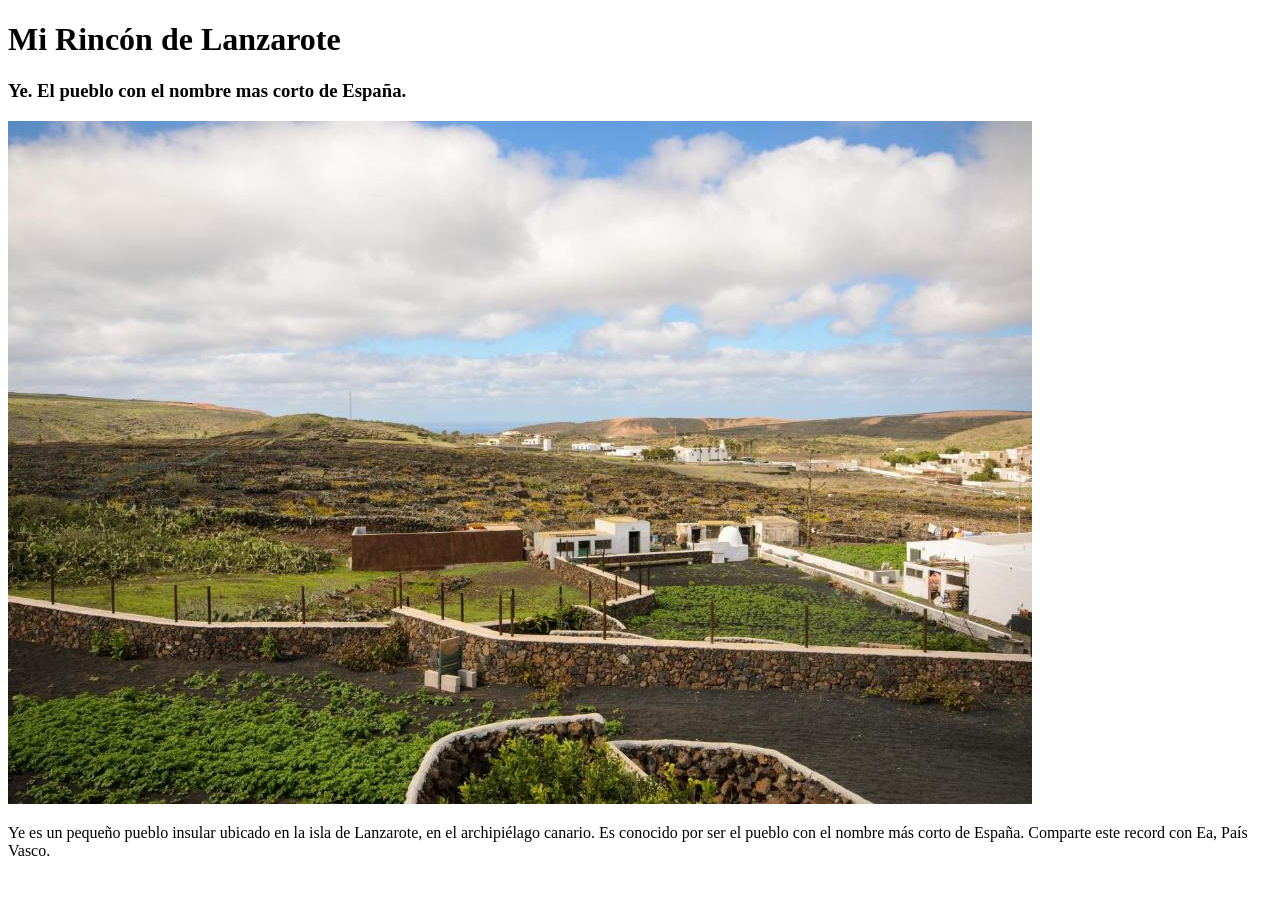
==== mi-rincon/index.html @ 3cc1b118 "Primera vaina" ====
<!DOCTYPE html>
<html lang="en">
<head>
    <meta charset="UTF-8">
    <meta name="viewport" content="width=device-width, initial-scale=1.0">
    <title>mi-rincon-lanzarote</title>
</head>
<body>
    <h1>Mi Rincón de Lanzarote</h1>
    <h3>Ye. El pueblo con el nombre mas corto de España.</h3>
    <img src="imges/Ye.jpg" alt="Pueblo de Ye">
    <p>Ye es un pequeño pueblo insular ubicado en la isla de Lanzarote, en el archipiélago canario. Es conocido por ser el pueblo con el nombre más corto de España. Comparte este record con Ea, País Vasco.</p>
</body>
</html>
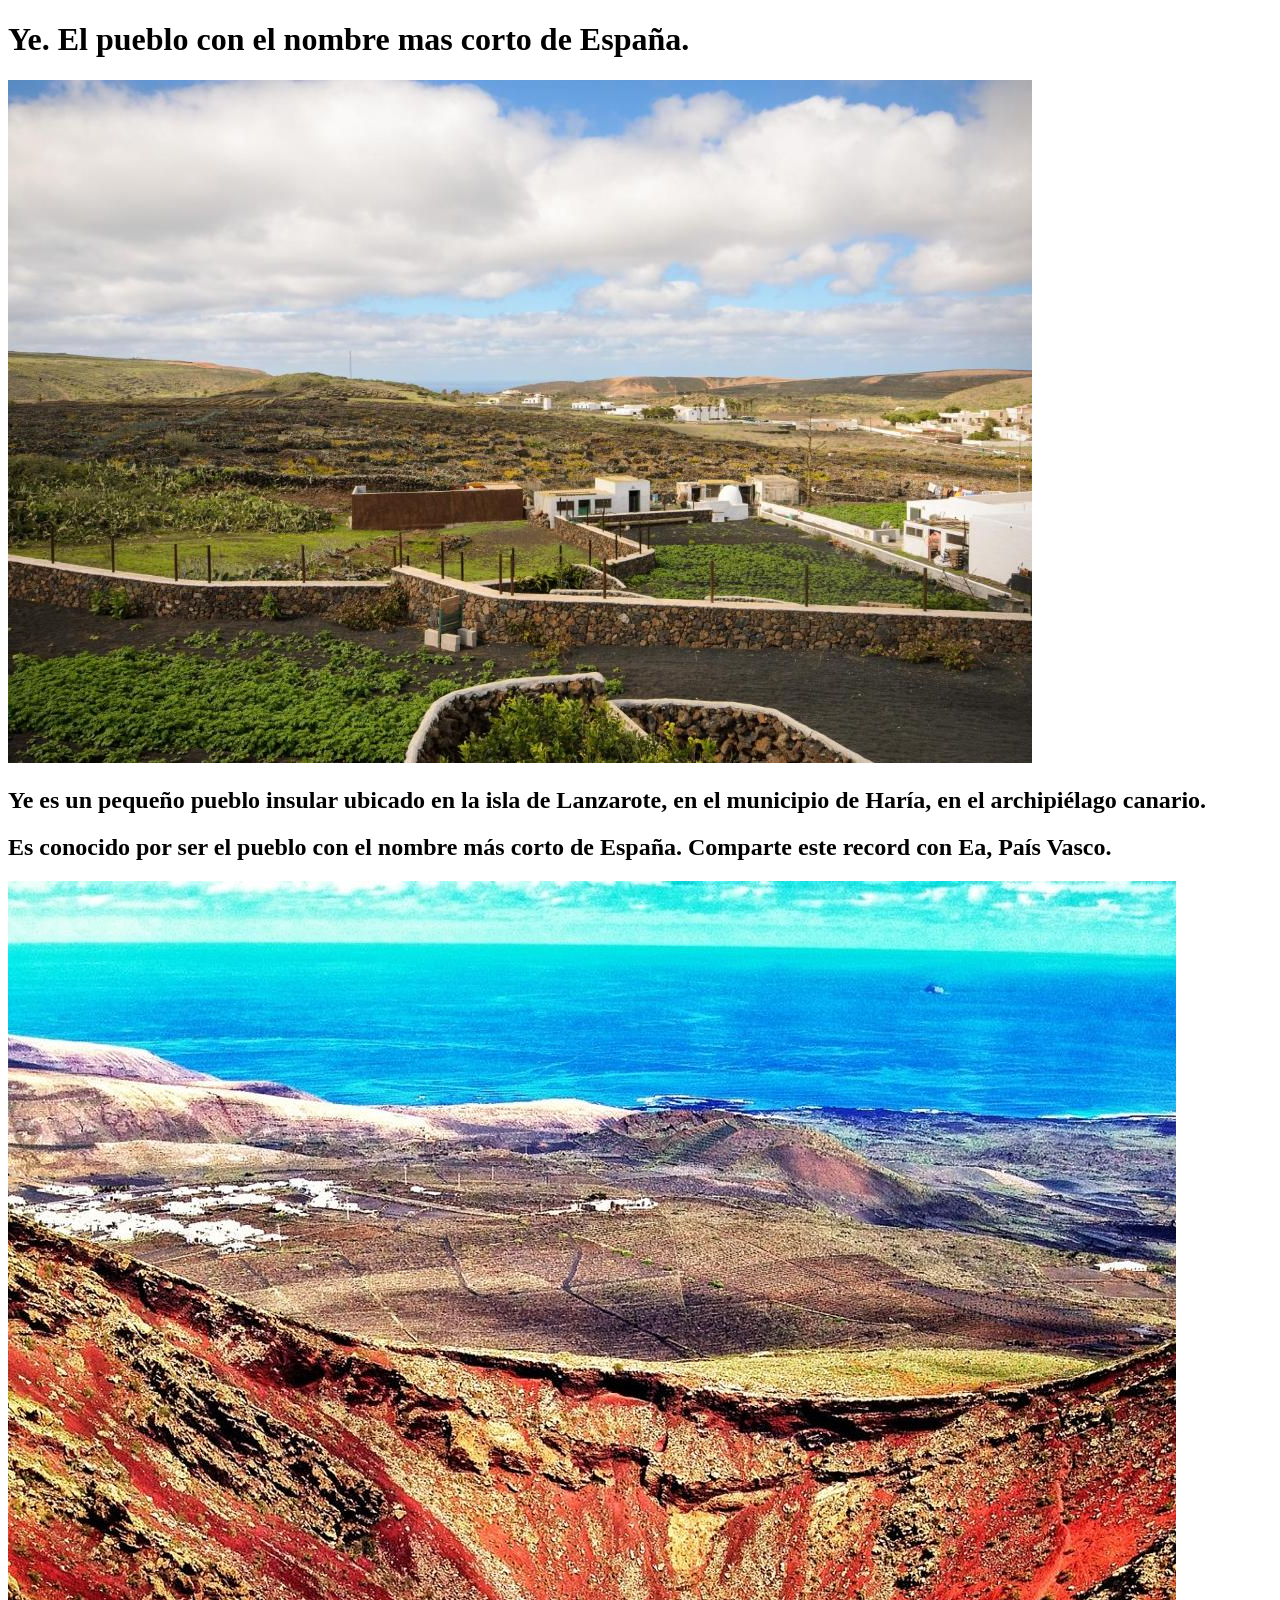
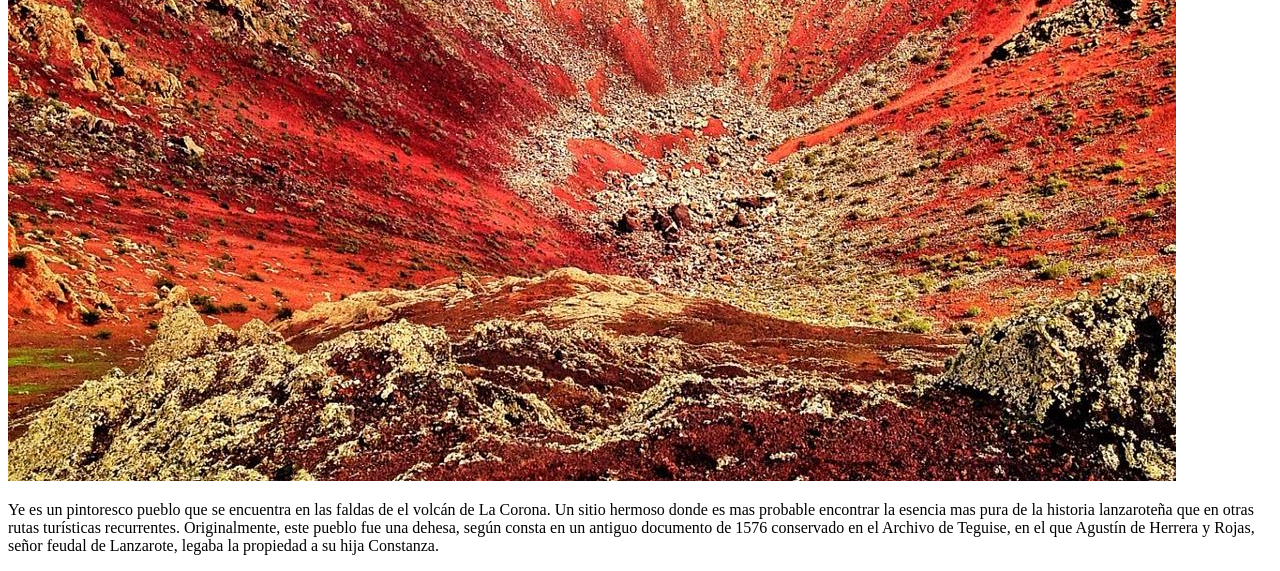
==== commit 7e51d4ff: "algunos cambios" ====
--- a/mi-rincon/index.html
+++ b/mi-rincon/index.html
@@ -6,9 +6,12 @@
     <title>mi-rincon-lanzarote</title>
 </head>
 <body>
-    <h1>Mi Rincón de Lanzarote</h1>
-    <h3>Ye. El pueblo con el nombre mas corto de España.</h3>
+    <h1>Ye. El pueblo con el nombre mas corto de España.</h1>
     <img src="imges/Ye.jpg" alt="Pueblo de Ye">
-    <p>Ye es un pequeño pueblo insular ubicado en la isla de Lanzarote, en el archipiélago canario. Es conocido por ser el pueblo con el nombre más corto de España. Comparte este record con Ea, País Vasco.</p>
+    <h2>Ye es un pequeño pueblo insular ubicado en la isla de Lanzarote, en el municipio de Haría, en el archipiélago canario.</h2>
+    <h2> Es conocido por ser el pueblo con el nombre más corto de España. Comparte este record con Ea, País Vasco.</h2>    
+    <img src="imges/Ye3.jpg" alt="Pueblo de Ye">
+    <p>Ye es un pintoresco pueblo que se encuentra en las faldas de el volcán de La Corona. Un sitio hermoso donde es mas probable encontrar la esencia mas pura de la historia lanzaroteña que en otras rutas turísticas recurrentes. Originalmente, este pueblo fue una dehesa, según consta en un antiguo documento de 1576 conservado en el Archivo de Teguise, en el que Agustín de Herrera y Rojas, señor feudal de Lanzarote, legaba la propiedad a su hija Constanza.</p>
 </body>
+
 </html>
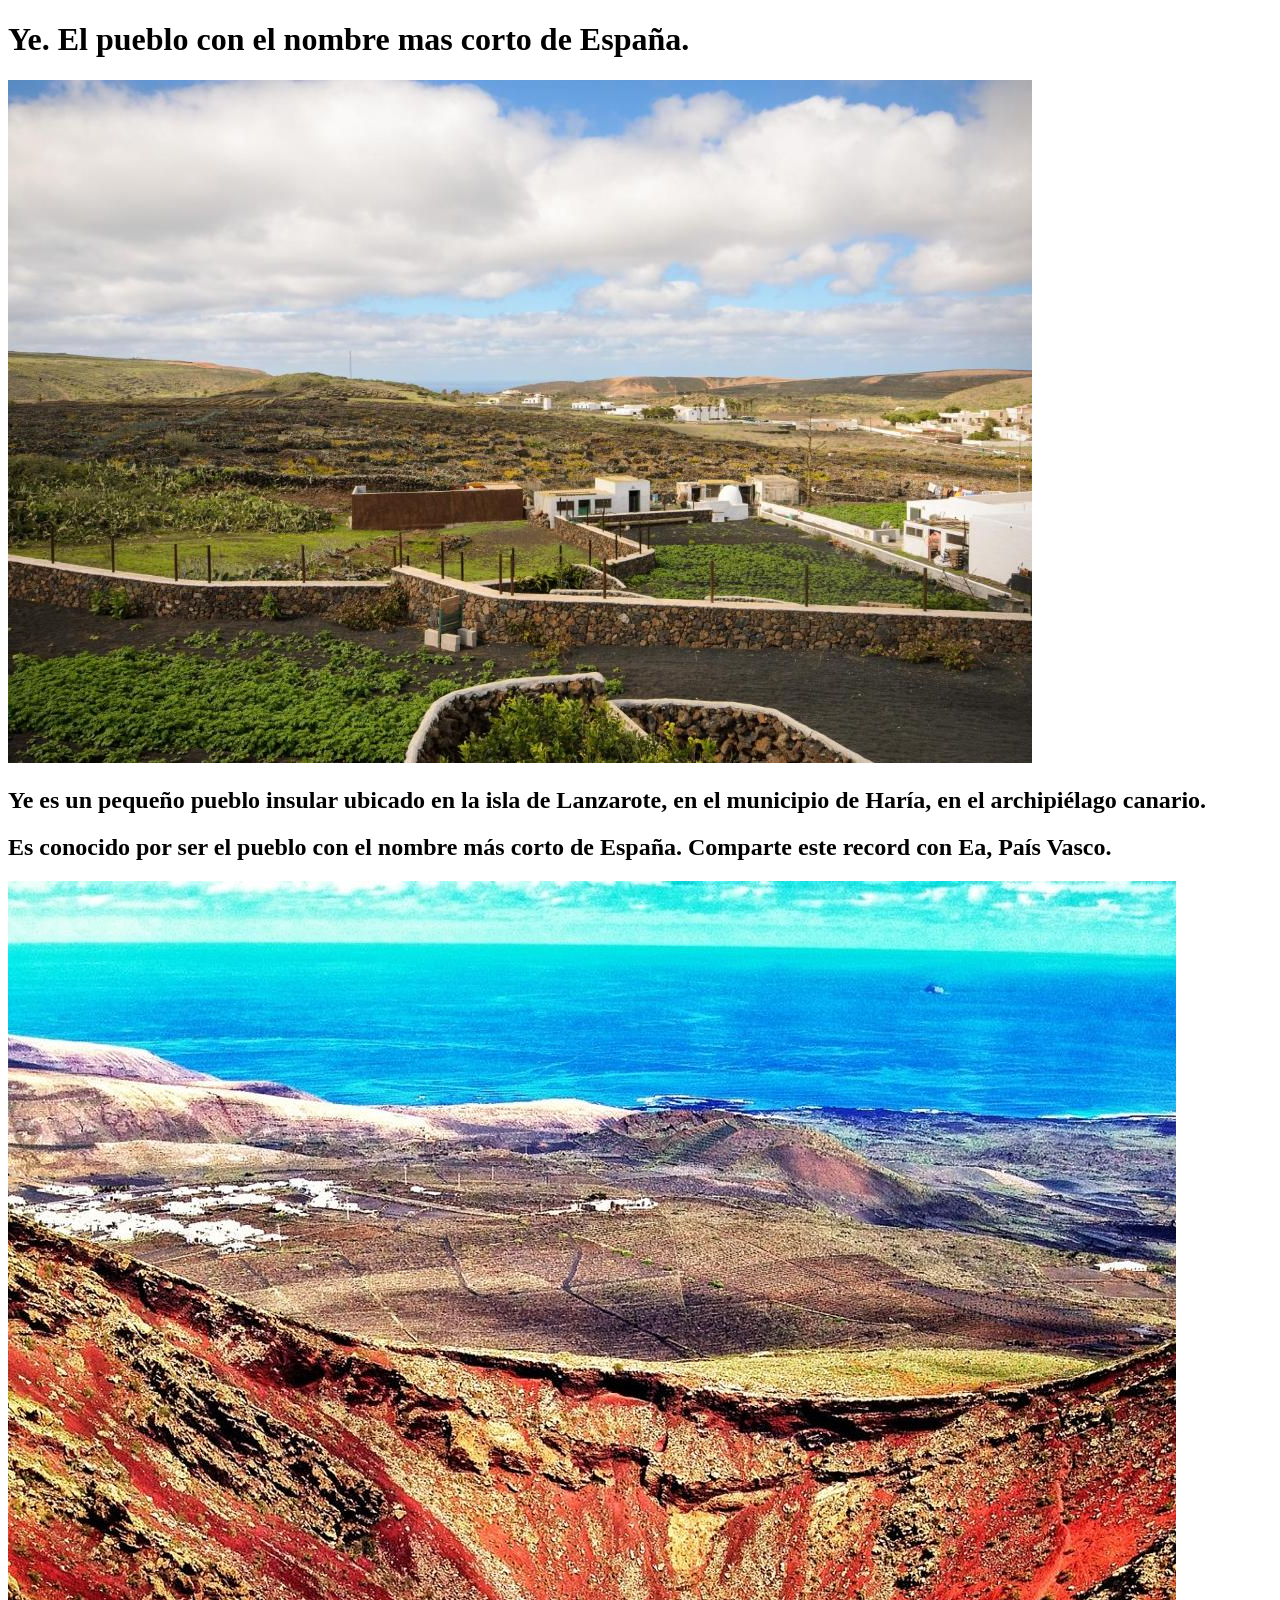
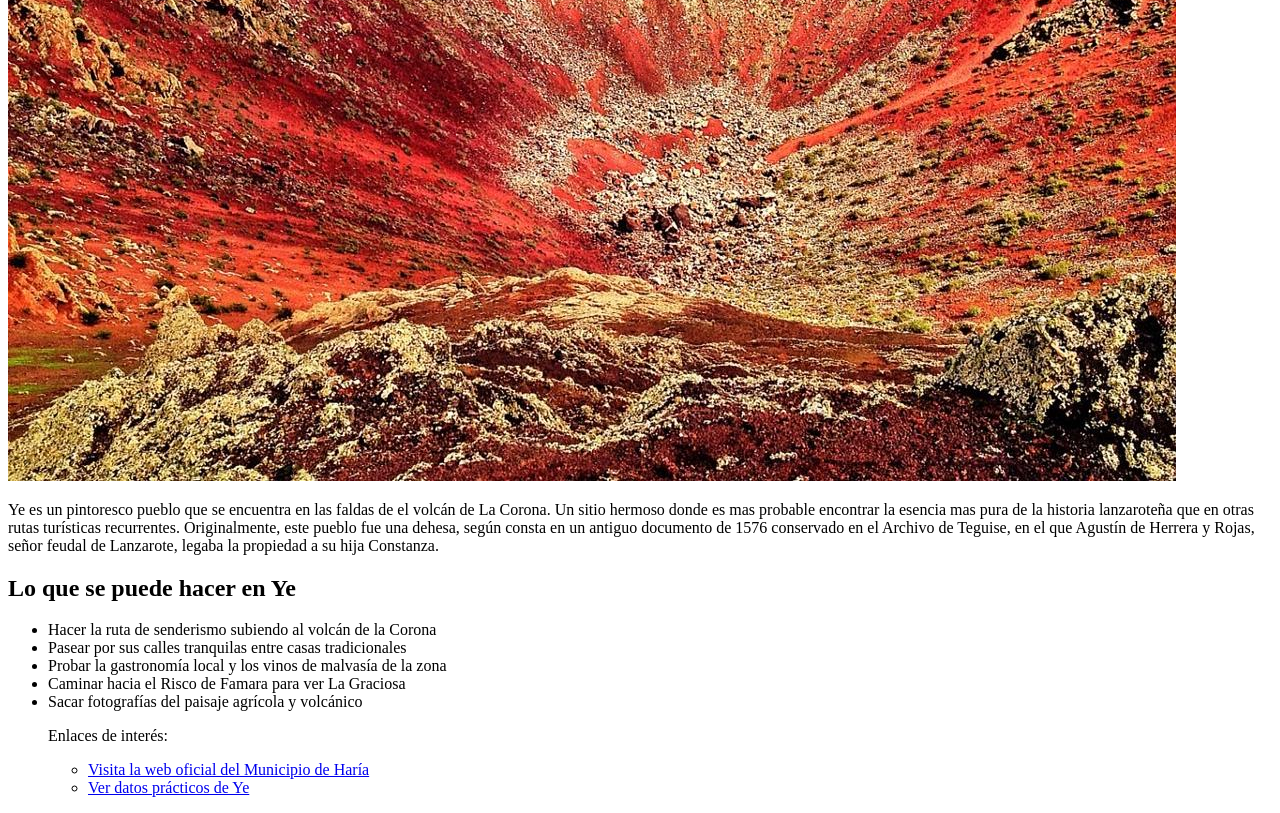
==== commit 01fc6ab3: "cambios" ====
--- a/mi-rincon/index.html
+++ b/mi-rincon/index.html
@@ -13,5 +13,16 @@
     <img src="imges/Ye3.jpg" alt="Pueblo de Ye">
     <p>Ye es un pintoresco pueblo que se encuentra en las faldas de el volcán de La Corona. Un sitio hermoso donde es mas probable encontrar la esencia mas pura de la historia lanzaroteña que en otras rutas turísticas recurrentes. Originalmente, este pueblo fue una dehesa, según consta en un antiguo documento de 1576 conservado en el Archivo de Teguise, en el que Agustín de Herrera y Rojas, señor feudal de Lanzarote, legaba la propiedad a su hija Constanza.</p>
 </body>
+<h2>Lo que se puede hacer en Ye</h2>
+            <ul>
+                <li>Hacer la ruta de senderismo subiendo al volcán de la Corona</li>
+                <li>Pasear por sus calles tranquilas entre casas tradicionales</li>
+                <li>Probar la gastronomía local y los vinos de malvasía de la zona</li>
+                <li>Caminar hacia el Risco de Famara para ver La Graciosa</li>
+                <li>Sacar fotografías del paisaje agrícola y volcánico</li>
+<p>Enlaces de interés:</p>
+        <ul>
+            <li><a href="https://www.ayuntamientodeharia.com" target="_blank">Visita la web oficial del Municipio de Haría</a></li>
+            <li><a href="data.html">Ver datos prácticos de Ye</a></li>
 
 </html>
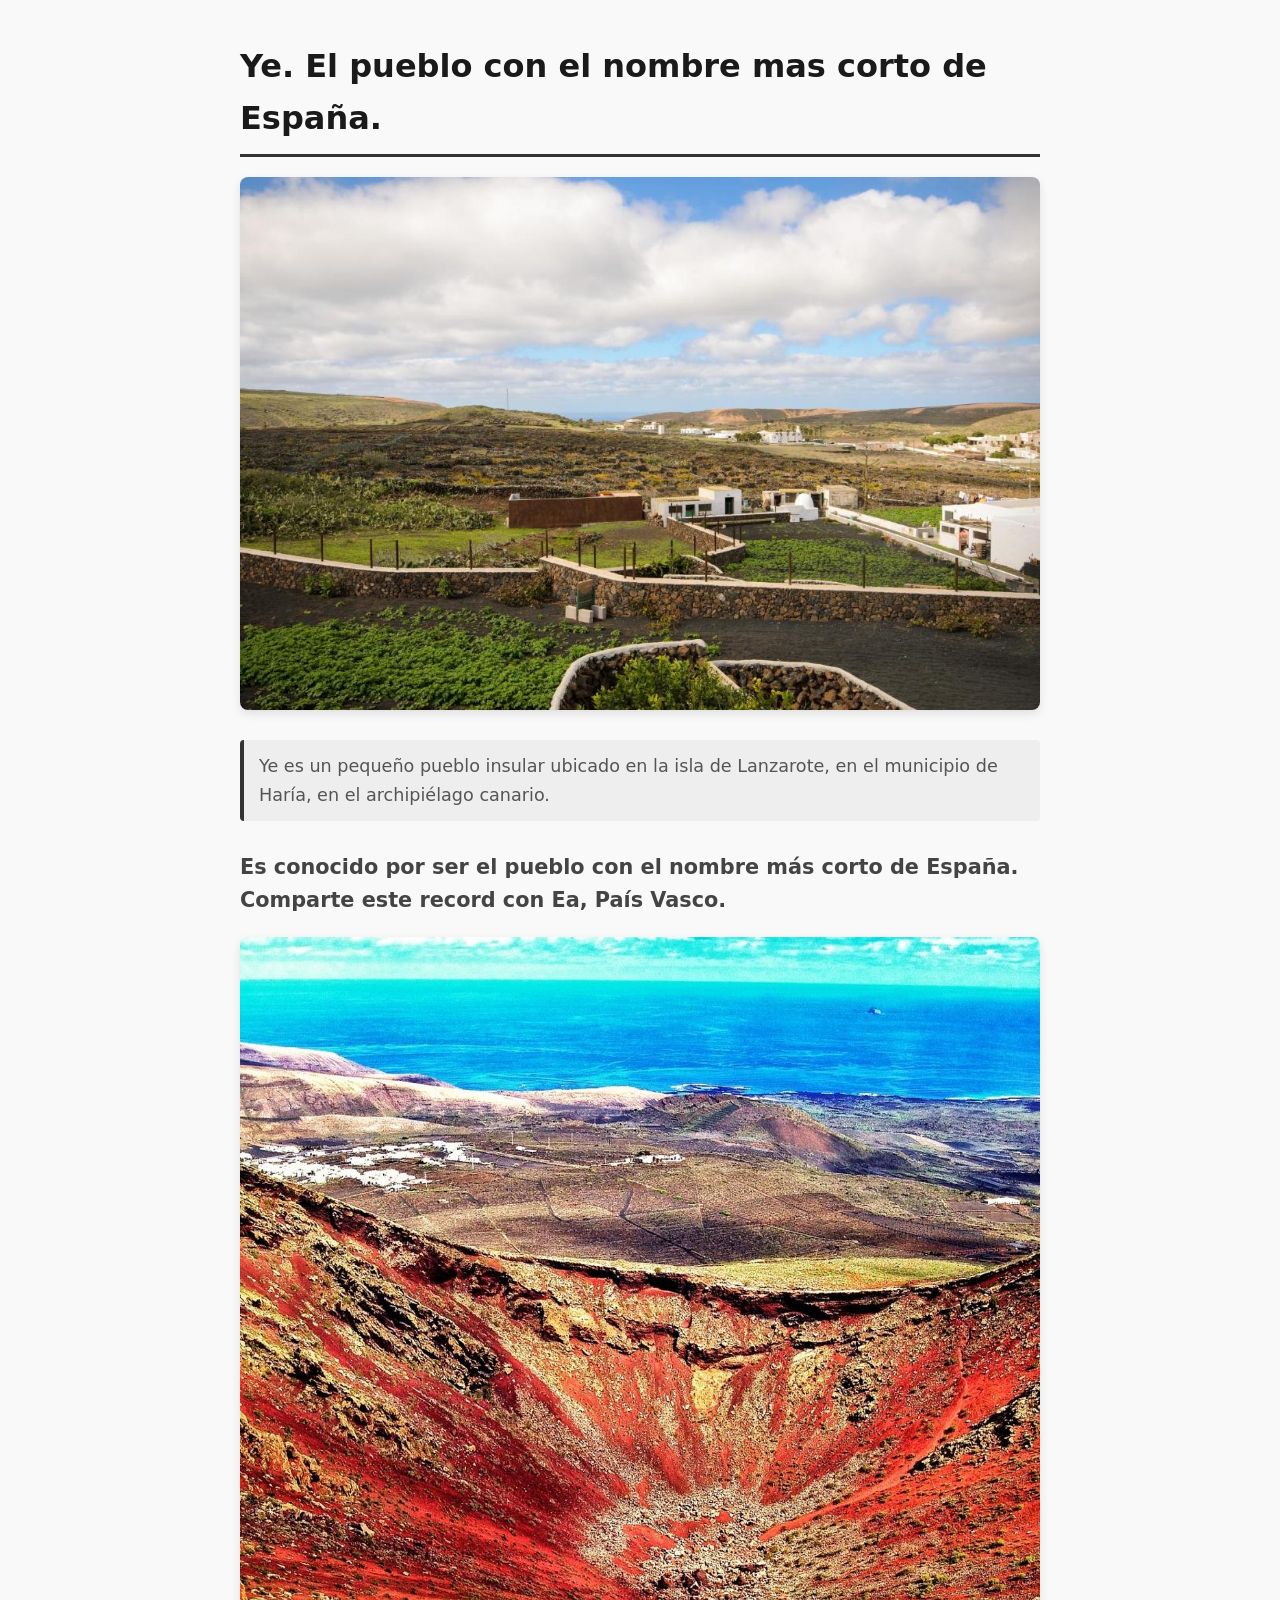
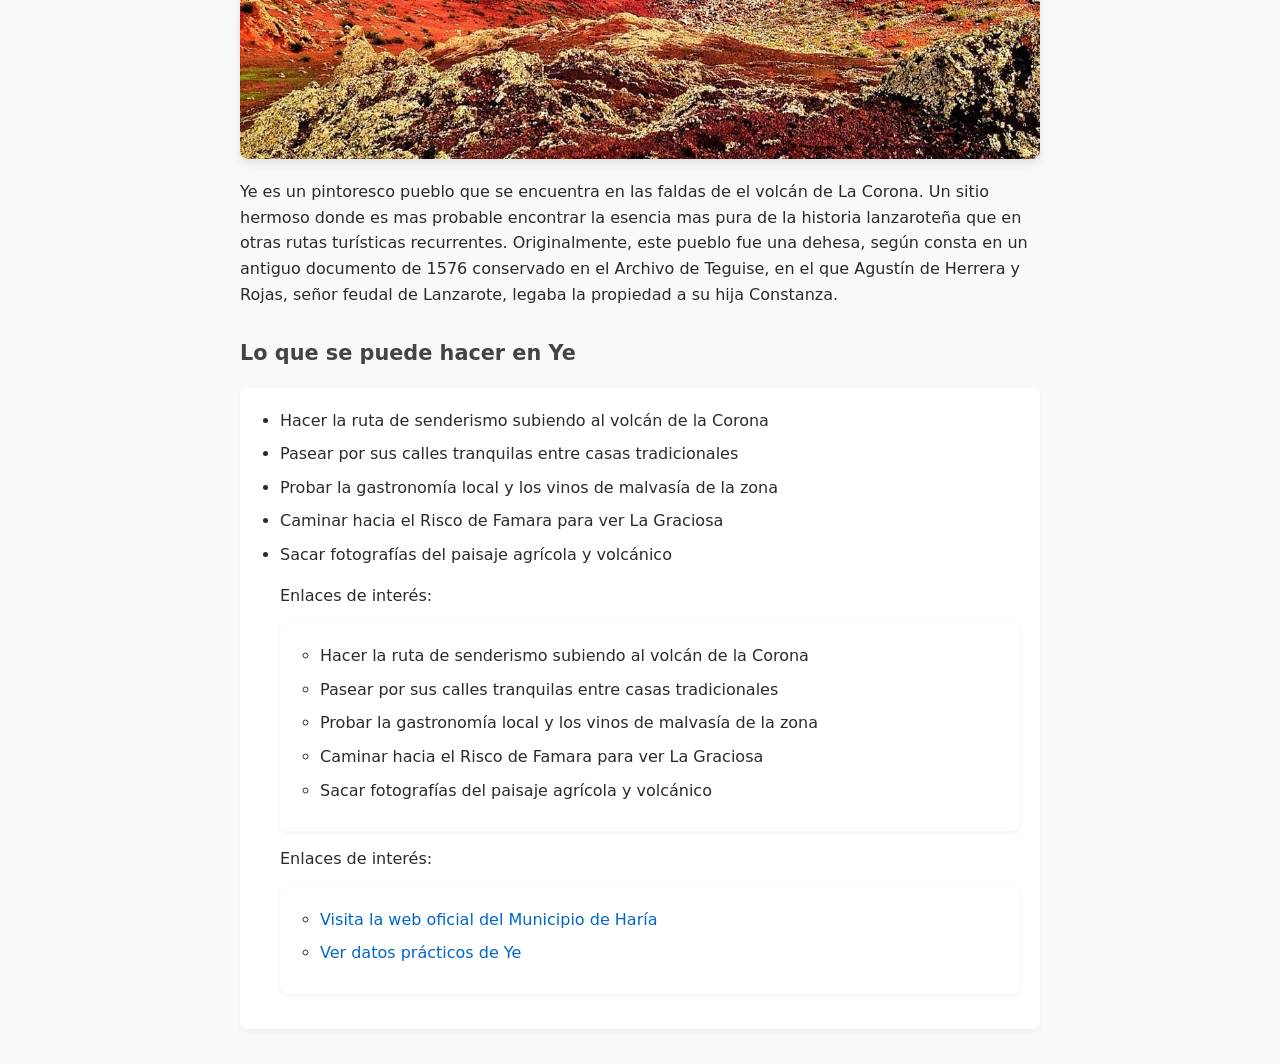
==== commit c0468a76: "los cambios chad" ====
--- a/mi-rincon/index.html
+++ b/mi-rincon/index.html
@@ -4,17 +4,21 @@
     <meta charset="UTF-8">
     <meta name="viewport" content="width=device-width, initial-scale=1.0">
     <title>mi-rincon-lanzarote</title>
+    
+    
+    <link rel="stylesheet" href="coso.css">
 </head>
 <body>
     <h1>Ye. El pueblo con el nombre mas corto de España.</h1>
     <img src="imges/Ye.jpg" alt="Pueblo de Ye">
-    <h2>Ye es un pequeño pueblo insular ubicado en la isla de Lanzarote, en el municipio de Haría, en el archipiélago canario.</h2>
+    <h2 class="h2primero">Ye es un pequeño pueblo insular ubicado en la isla de Lanzarote, en el municipio de Haría, en el archipiélago canario.</h2>
+
     <h2> Es conocido por ser el pueblo con el nombre más corto de España. Comparte este record con Ea, País Vasco.</h2>    
     <img src="imges/Ye3.jpg" alt="Pueblo de Ye">
     <p>Ye es un pintoresco pueblo que se encuentra en las faldas de el volcán de La Corona. Un sitio hermoso donde es mas probable encontrar la esencia mas pura de la historia lanzaroteña que en otras rutas turísticas recurrentes. Originalmente, este pueblo fue una dehesa, según consta en un antiguo documento de 1576 conservado en el Archivo de Teguise, en el que Agustín de Herrera y Rojas, señor feudal de Lanzarote, legaba la propiedad a su hija Constanza.</p>
 </body>
 <h2>Lo que se puede hacer en Ye</h2>
-            <ul>
+            <ul><!-- Cierra la segunda lista -->
                 <li>Hacer la ruta de senderismo subiendo al volcán de la Corona</li>
                 <li>Pasear por sus calles tranquilas entre casas tradicionales</li>
                 <li>Probar la gastronomía local y los vinos de malvasía de la zona</li>
@@ -22,7 +26,20 @@
                 <li>Sacar fotografías del paisaje agrícola y volcánico</li>
 <p>Enlaces de interés:</p>
         <ul>
+                <li>Hacer la ruta de senderismo subiendo al volcán de la Corona</li>
+                <li>Pasear por sus calles tranquilas entre casas tradicionales</li>
+                <li>Probar la gastronomía local y los vinos de malvasía de la zona</li>
+                <li>Caminar hacia el Risco de Famara para ver La Graciosa</li>
+                <li>Sacar fotografías del paisaje agrícola y volcánico</li>
+            </ul> 
+
+<p>Enlaces de interés:</p>
+        <ul>
             <li><a href="https://www.ayuntamientodeharia.com" target="_blank">Visita la web oficial del Municipio de Haría</a></li>
             <li><a href="data.html">Ver datos prácticos de Ye</a></li>
+        </ul> 
+</body>
+</html> 
+    
 
 </html>
--- a/mi-rincon/coso.css
+++ b/mi-rincon/coso.css
@@ -0,0 +1,69 @@
+body {
+    font-family: system-ui, -apple-src, BlinkMacSystemFont, 'Segoe UI', Roboto, sans-serif;
+    line-height: 1.6;
+    color: #2b2b2b;
+    max-width: 800px;
+    margin: 0 auto;
+    padding: 20px;
+    background-color: #f9f9f9;
+}
+
+h1 {
+    color: #1a1a1a;
+    font-size: 2rem;
+    margin-bottom: 15px;
+    border-bottom: 3px solid #333;
+    padding-bottom: 10px;
+}
+
+h2 {
+    color: #444;
+    font-size: 1.3rem;
+    margin-top: 30px;
+}
+
+.h2primero {
+    font-size: 1.1rem;
+    font-weight: normal;
+    color: #555;
+    background-color: #eee;
+    padding: 12px 15px;
+    border-left: 4px solid #333;
+    border-radius: 4px;
+}
+
+img {
+    max-width: 100%;
+    height: auto;
+    display: block;
+    margin: 20px auto;
+    border-radius: 8px;
+    box-shadow: 0 4px 10px rgba(0, 0, 0, 0.1);
+}
+
+/* Listas */
+ul {
+    background-color: #ffffff;
+    padding: 20px 20px 20px 40px;
+    border-radius: 8px;
+    box-shadow: 0 2px 5px rgba(0, 0, 0, 0.05);
+    margin: 15px 0;
+}
+
+li {
+    margin-bottom: 8px;
+}
+
+/* Enlaces */
+a {
+    color: #0066cc;
+    text-decoration: none;
+}
+
+a:hover {
+    text-decoration: underline;
+}
+
+p {
+    margin: 15px 0;
+}
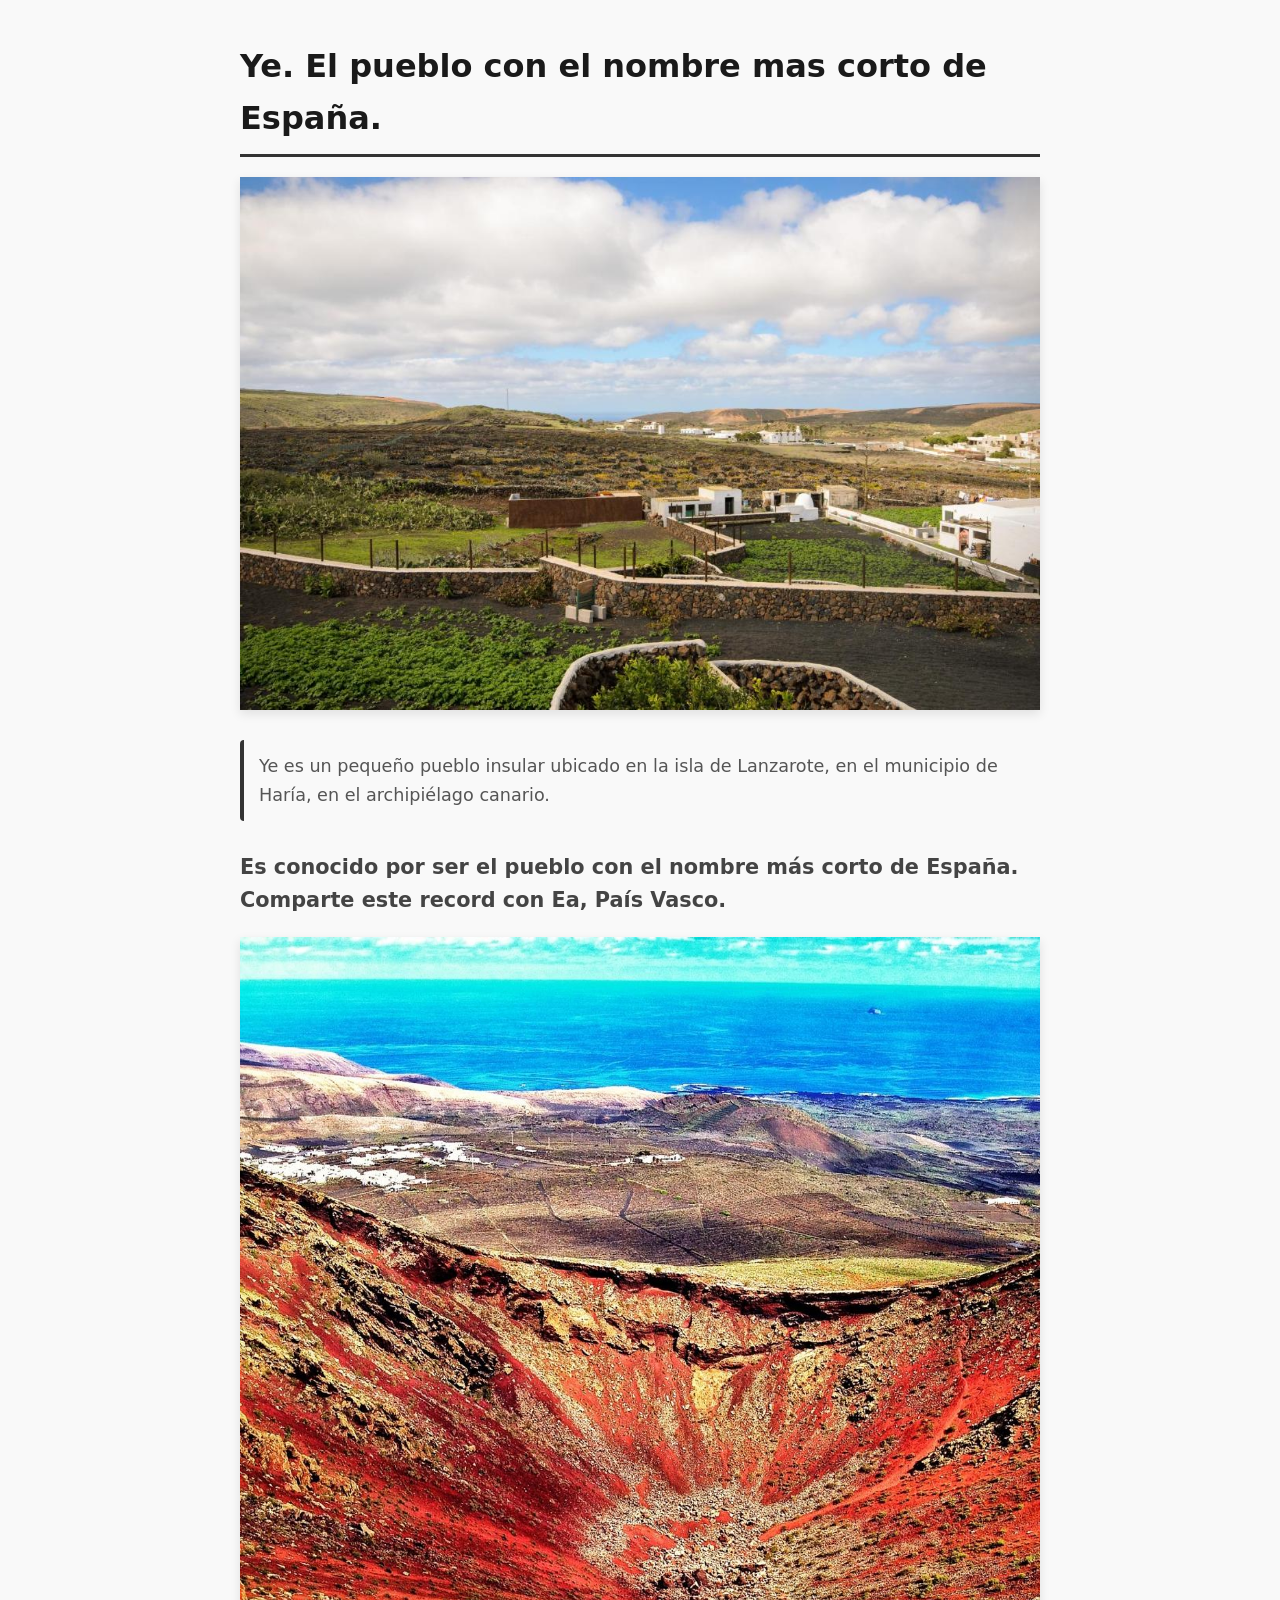
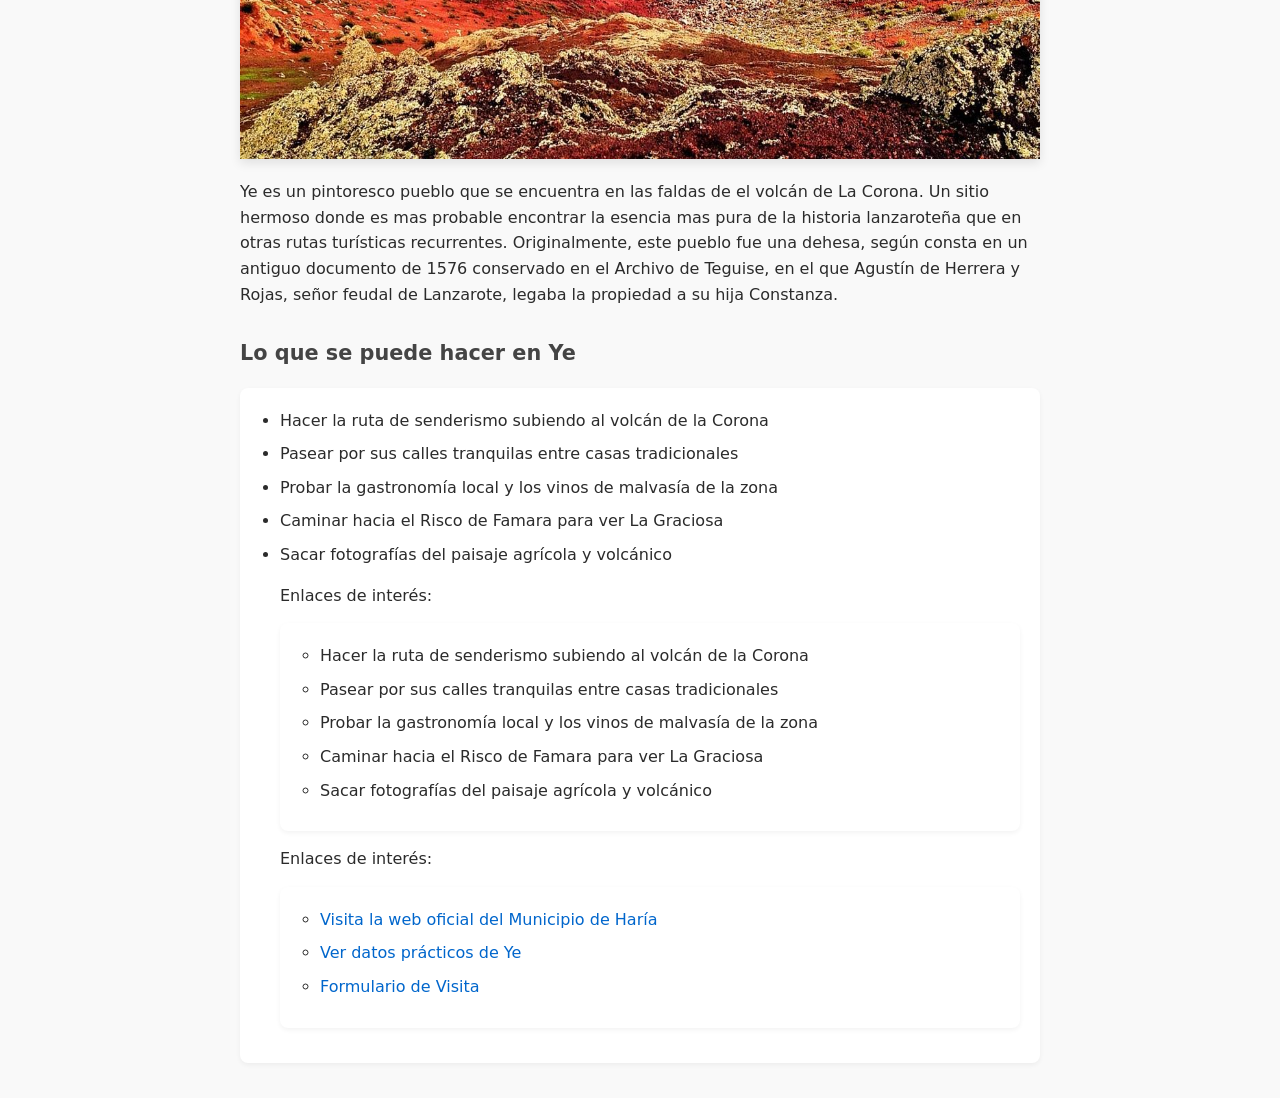
==== commit 7acedc84: "Creación de formulario e incorporación dentro de index.html" ====
--- a/mi-rincon/index.html
+++ b/mi-rincon/index.html
@@ -37,6 +37,7 @@
         <ul>
             <li><a href="https://www.ayuntamientodeharia.com" target="_blank">Visita la web oficial del Municipio de Haría</a></li>
             <li><a href="data.html">Ver datos prácticos de Ye</a></li>
+            <li><a href="form.html">Formulario de Visita</a></li>
         </ul> 
 </body>
 </html> 
--- a/mi-rincon/coso.css
+++ b/mi-rincon/coso.css
@@ -25,7 +25,7 @@
 .h2primero {
     font-size: 1.1rem;
     font-weight: normal;
-    color: #555;
+    color: #555;2rem
     background-color: #eee;
     padding: 12px 15px;
     border-left: 4px solid #333;
@@ -36,12 +36,11 @@
     max-width: 100%;
     height: auto;
     display: block;
-    margin: 20px auto;
+    margin: 20px auto;egoe U
     border-radius: 8px;
     box-shadow: 0 4px 10px rgba(0, 0, 0, 0.1);
 }
 
-/* Listas */
 ul {
     background-color: #ffffff;
     padding: 20px 20px 20px 40px;
@@ -54,7 +53,7 @@
     margin-bottom: 8px;
 }
 
-/* Enlaces */
+
 a {
     color: #0066cc;
     text-decoration: none;
@@ -66,4 +65,62 @@
 
 p {
     margin: 15px 0;
+}
+
+/* Estilos para el formulario */
+form {
+    background-color: #ffffff;
+    max-width: 450px;
+    margin: 20px auto;
+    padding: 25px;
+    border-radius: 8px;
+    box-shadow: 0 4px 10px rgba(0, 0, 0, 0.08);
+}
+
+label {
+    display: block;
+    font-weight: 600;
+    margin-top: 15px;
+    margin-bottom: 5px;
+    color: #333333;
+}
+
+input[type="text"],
+input[type="number"],
+input[type="date"] {
+    width: 100%;
+    padding: 10px 12px;
+    border: 1px solid #ccc;
+    border-radius: 5px;
+    font-size: 1rem;
+    box-sizing: border-box; /* Asegura que el padding no desborde el ancho */
+    transition: border-color 0.2s ease-in-out;
+}
+
+/* Efecto al hacer clic dentro de un campo */
+input[type="text"]:focus,
+input[type="number"]:focus,
+input[type="date"]:focus {
+    border-color: #0066cc;
+    outline: none;
+}
+
+/* Botón de envío */
+button[type="submit"] {
+    display: block;
+    width: 100%;
+    margin-top: 25px;
+    padding: 12px;
+    background-color: #2b2b2b;
+    color: #ffffff;
+    border: none;
+    border-radius: 5px;
+    font-size: 1rem;
+    font-weight: bold;
+    cursor: pointer;
+    transition: background-color 0.2s ease-in-out;
+}
+
+button[type="submit"]:hover {
+    background-color: #0066cc;
 }
